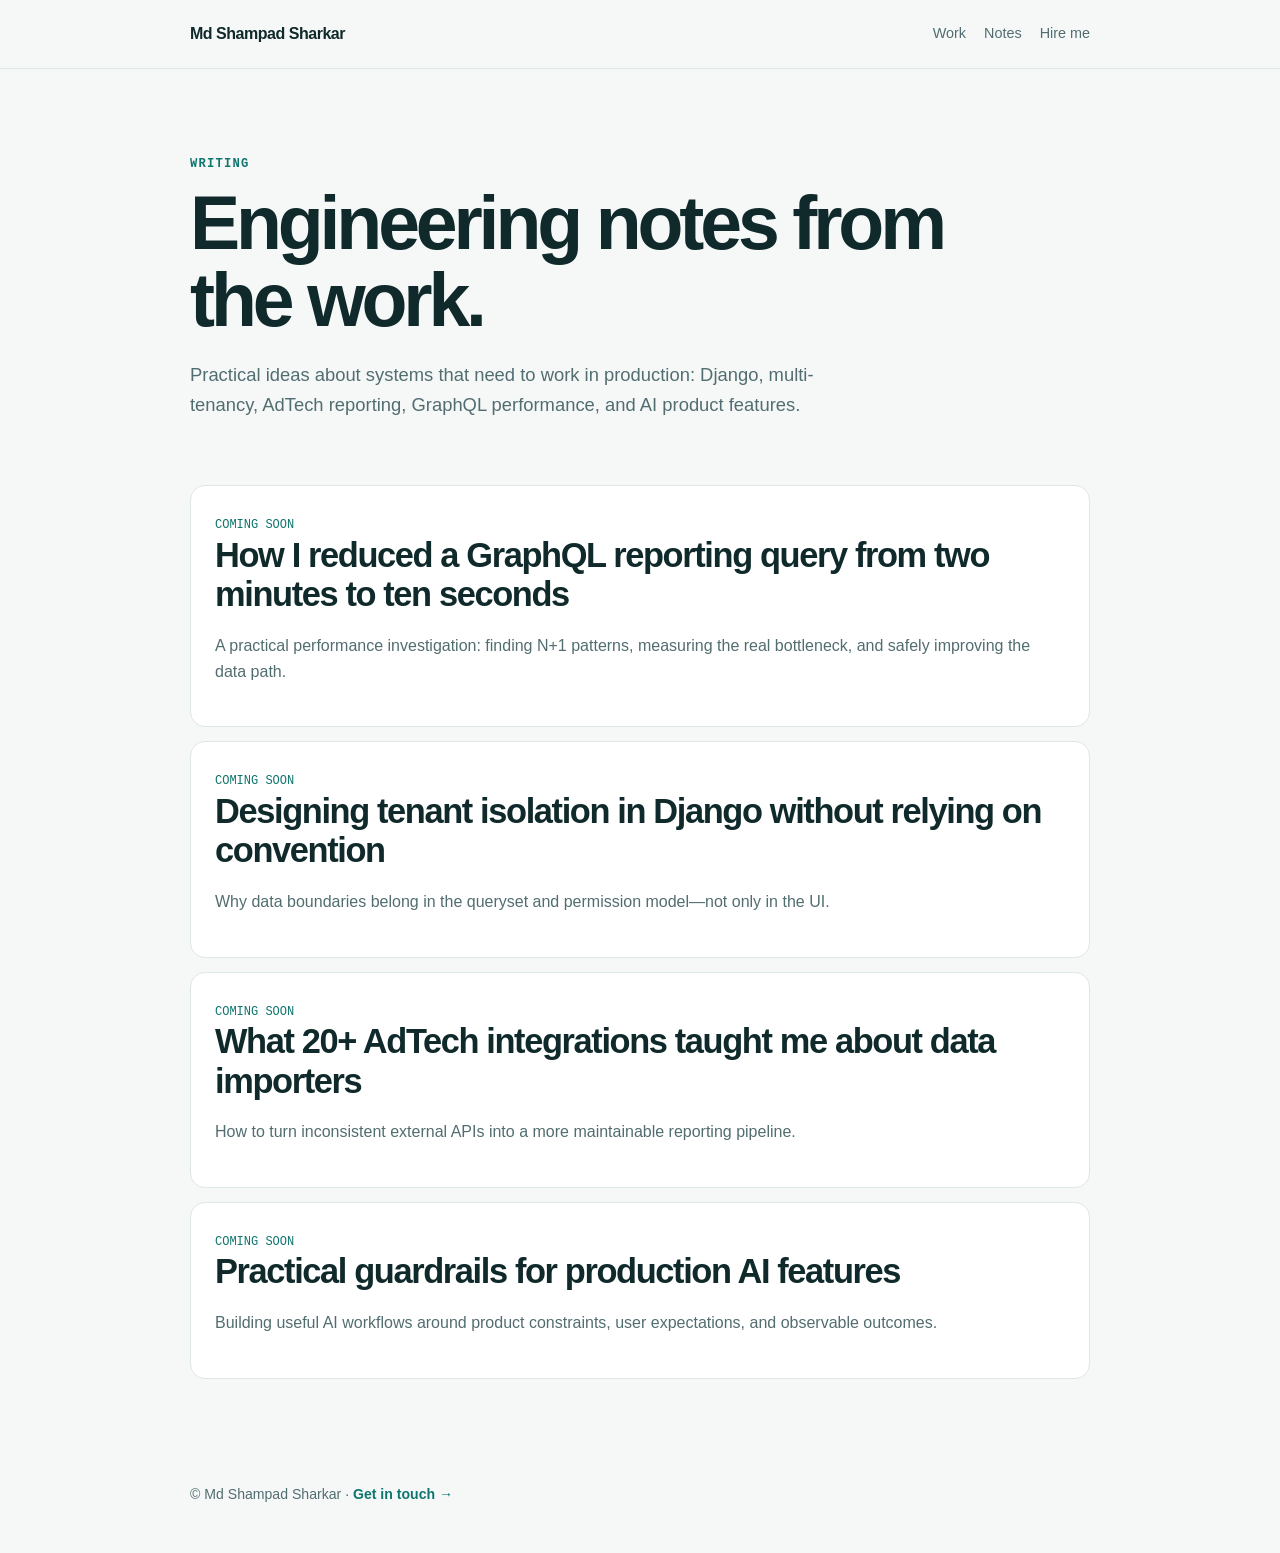
==== notes.html @ 136f34a8 "Add new pages for notes, resume, and work case studies; update sitemap and robots.txt - Created note" ====
<!doctype html>
<html lang="en">
<head>
  <meta charset="utf-8"><meta name="viewport" content="width=device-width,initial-scale=1">
  <meta name="description" content="Engineering notes by Md Shampad Sharkar on SaaS, AdTech data systems, Django, GraphQL, and practical AI.">
  <link rel="canonical" href="https://shampadsr.com/notes.html"><link rel="icon" type="image/png" href="assets/images/favicon-headshot-round.png?v=3"><link rel="shortcut icon" type="image/png" href="assets/images/favicon-headshot-round.png?v=3"><link rel="apple-touch-icon" href="assets/images/favicon-headshot-round.png">
  <link rel="stylesheet" href="site.css"><title>Engineering notes — Md Shampad Sharkar</title>
</head>
<body>
  <header><nav class="wrap nav"><a class="brand" href="index.html">Md Shampad Sharkar</a><div class="nav-links"><a href="index.html#projects">Work</a><a href="notes.html">Notes</a><a href="index.html#contact">Hire me</a></div></nav></header>
  <main class="wrap"><div class="hero"><p class="eyebrow">Writing</p><h1>Engineering notes from the work.</h1><p class="lead">Practical ideas about systems that need to work in production: Django, multi-tenancy, AdTech reporting, GraphQL performance, and AI product features.</p></div>
  <section class="notes"><article class="note"><time>COMING SOON</time><h2>How I reduced a GraphQL reporting query from two minutes to ten seconds</h2><p>A practical performance investigation: finding N+1 patterns, measuring the real bottleneck, and safely improving the data path.</p></article><article class="note"><time>COMING SOON</time><h2>Designing tenant isolation in Django without relying on convention</h2><p>Why data boundaries belong in the queryset and permission model—not only in the UI.</p></article><article class="note"><time>COMING SOON</time><h2>What 20+ AdTech integrations taught me about data importers</h2><p>How to turn inconsistent external APIs into a more maintainable reporting pipeline.</p></article><article class="note"><time>COMING SOON</time><h2>Practical guardrails for production AI features</h2><p>Building useful AI workflows around product constraints, user expectations, and observable outcomes.</p></article></section></main>
  <footer class="wrap">© Md Shampad Sharkar · <a class="back" href="index.html#contact">Get in touch →</a></footer>
</body></html>
---- site.css ----
:root { --bg:#f6f8f8; --surface:#fff; --ink:#102a2b; --muted:#526d70; --line:#dce7e6; --accent:#0f766e; --accent-soft:#dff5f1; --max:900px; font-family:Inter,-apple-system,BlinkMacSystemFont,"Segoe UI",sans-serif; color:var(--ink); background:var(--bg); }
* { box-sizing:border-box; }
html { scroll-behavior:smooth; }
body { margin:0; background:var(--bg); color:var(--ink); line-height:1.6; }
a { color:inherit; }
.wrap { width:min(var(--max), calc(100% - 40px)); margin:auto; }
header { position:sticky; top:0; z-index:3; background:rgba(246,248,248,.88); backdrop-filter:blur(14px); border-bottom:1px solid var(--line); }
.nav { min-height:68px; display:flex; align-items:center; justify-content:space-between; gap:20px; }
.brand { font-weight:750; text-decoration:none; letter-spacing:-.03em; }
.nav-links { display:flex; gap:18px; align-items:center; font-size:.9rem; color:var(--muted); }
.nav-links a { text-decoration:none; }
.nav-links a:hover { color:var(--accent); }
.hero { padding:88px 0 48px; max-width:760px; }
.eyebrow { margin:0 0 14px; color:var(--accent); font:600 .76rem ui-monospace,SFMono-Regular,Menlo,monospace; letter-spacing:.1em; text-transform:uppercase; }
h1 { font-size:clamp(2.4rem,7vw,4.7rem); line-height:1.02; letter-spacing:-.055em; margin:0 0 22px; }
h2 { font-size:clamp(1.6rem,3.5vw,2.15rem); letter-spacing:-.04em; line-height:1.15; margin:0 0 18px; }
h3 { font-size:1.08rem; margin:0 0 8px; }
p { color:var(--muted); margin:0 0 18px; }
.lead { max-width:680px; font-size:1.15rem; }
.metrics,.grid { display:grid; grid-template-columns:repeat(3,1fr); gap:16px; margin:38px 0 64px; }
.card { padding:24px; background:var(--surface); border:1px solid var(--line); border-radius:16px; }
.metric-value { display:block; color:var(--accent); font-size:1.65rem; font-weight:750; letter-spacing:-.05em; }
.metric-label { color:var(--muted); font-size:.88rem; }
section { margin:0 0 62px; }
.grid { grid-template-columns:repeat(2,1fr); margin:0; }
.full { grid-column:1/-1; }
ul { padding-left:20px; color:var(--muted); }
li { margin:7px 0; }
.tag { display:inline-block; padding:5px 9px; margin:0 5px 5px 0; border-radius:999px; background:var(--accent-soft); color:#075b55; font:.75rem ui-monospace,SFMono-Regular,Menlo,monospace; }
.cta { display:inline-flex; align-items:center; justify-content:center; padding:11px 16px; border-radius:9px; background:var(--accent); color:white; text-decoration:none; font-weight:650; }
.back { color:var(--accent); font-weight:650; text-decoration:none; }
.notes { display:grid; gap:14px; margin-bottom:72px; }
.note { display:block; padding:24px; border:1px solid var(--line); border-radius:15px; background:var(--surface); text-decoration:none; transition:transform .2s ease,border-color .2s ease; }
.note:hover { transform:translateY(-2px); border-color:#87c8be; }
.note time { color:var(--accent); font:.75rem ui-monospace,SFMono-Regular,Menlo,monospace; }
footer { padding:32px 0 48px; color:var(--muted); font-size:.88rem; }
@media (max-width:640px) { .nav-links { gap:12px; font-size:.8rem; }.nav-links a:nth-child(2) { display:none; }.hero { padding-top:62px; }.metrics,.grid { grid-template-columns:1fr; }.full { grid-column:auto; } }
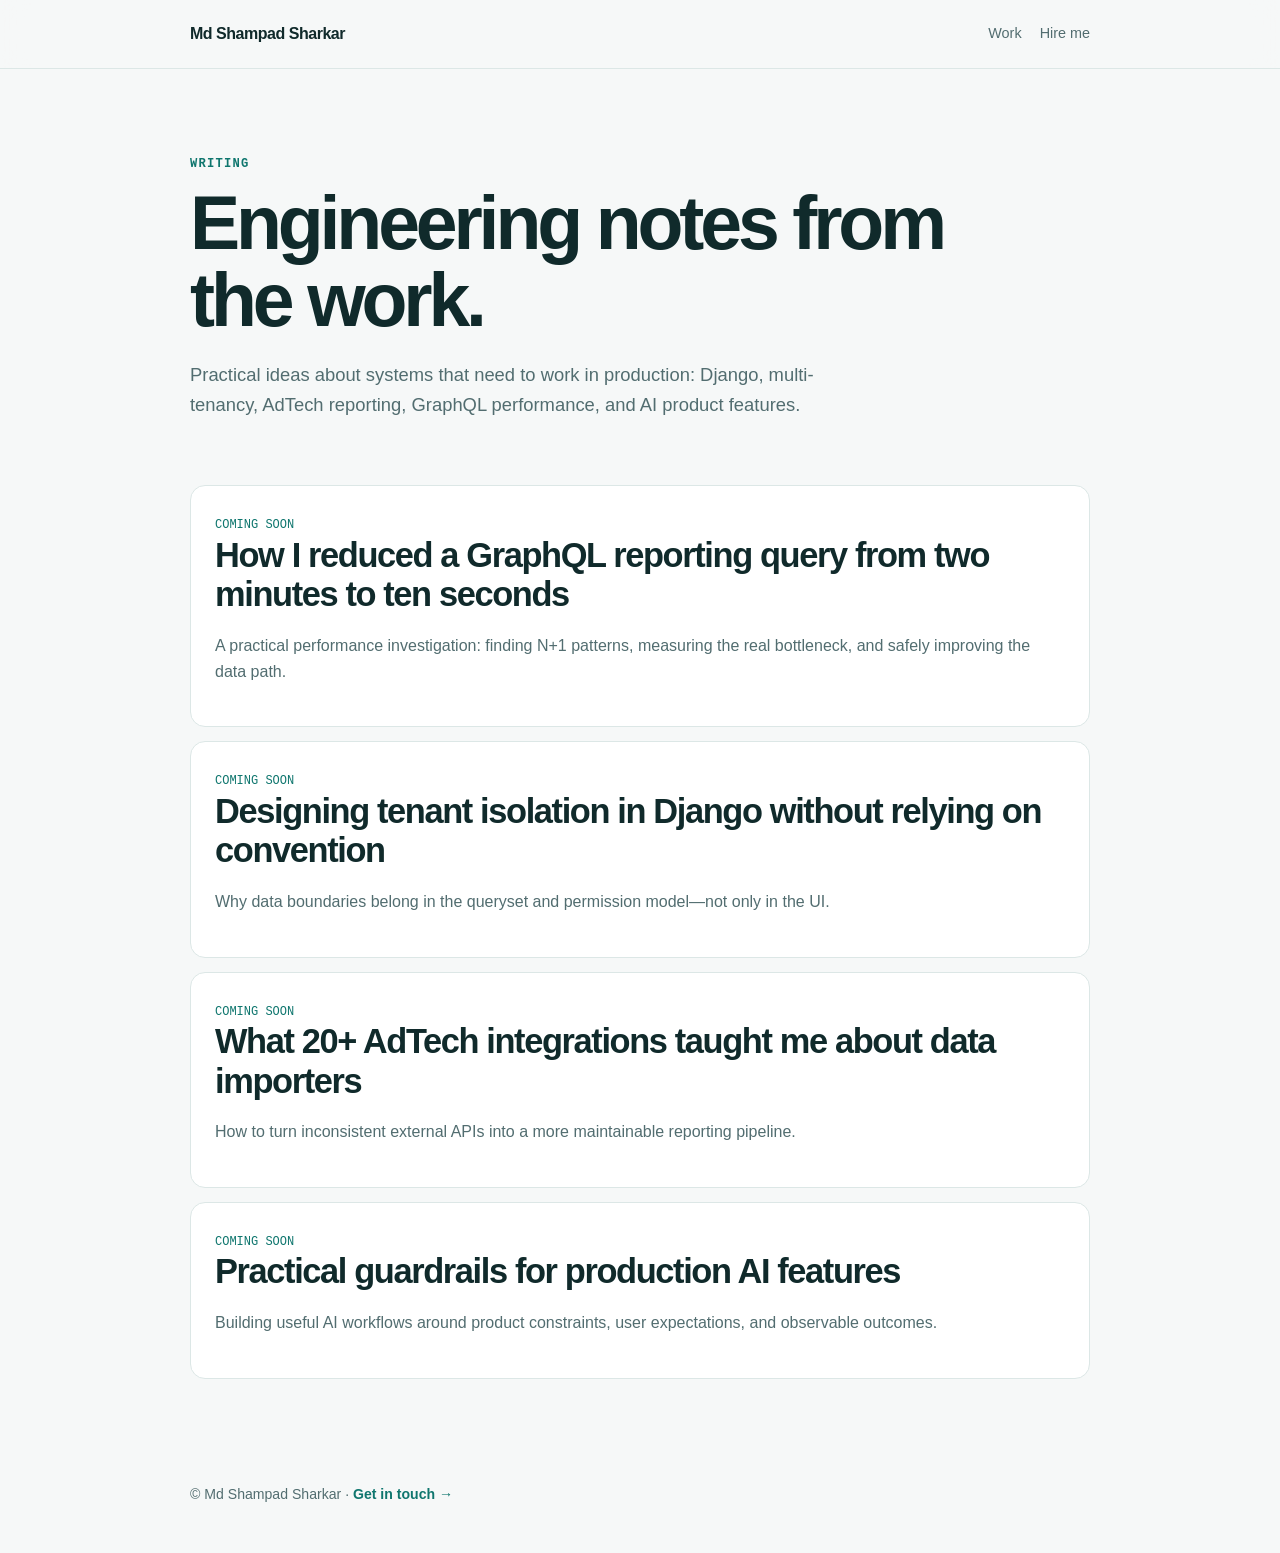
==== commit 92533abd: "Remove Notes from navigation" ====
--- a/notes.html
+++ b/notes.html
@@ -7,7 +7,7 @@
   <link rel="stylesheet" href="site.css"><title>Engineering notes — Md Shampad Sharkar</title>
 </head>
 <body>
-  <header><nav class="wrap nav"><a class="brand" href="index.html">Md Shampad Sharkar</a><div class="nav-links"><a href="index.html#projects">Work</a><a href="notes.html">Notes</a><a href="index.html#contact">Hire me</a></div></nav></header>
+  <header><nav class="wrap nav"><a class="brand" href="index.html">Md Shampad Sharkar</a><div class="nav-links"><a href="index.html#projects">Work</a><a href="index.html#contact">Hire me</a></div></nav></header>
   <main class="wrap"><div class="hero"><p class="eyebrow">Writing</p><h1>Engineering notes from the work.</h1><p class="lead">Practical ideas about systems that need to work in production: Django, multi-tenancy, AdTech reporting, GraphQL performance, and AI product features.</p></div>
   <section class="notes"><article class="note"><time>COMING SOON</time><h2>How I reduced a GraphQL reporting query from two minutes to ten seconds</h2><p>A practical performance investigation: finding N+1 patterns, measuring the real bottleneck, and safely improving the data path.</p></article><article class="note"><time>COMING SOON</time><h2>Designing tenant isolation in Django without relying on convention</h2><p>Why data boundaries belong in the queryset and permission model—not only in the UI.</p></article><article class="note"><time>COMING SOON</time><h2>What 20+ AdTech integrations taught me about data importers</h2><p>How to turn inconsistent external APIs into a more maintainable reporting pipeline.</p></article><article class="note"><time>COMING SOON</time><h2>Practical guardrails for production AI features</h2><p>Building useful AI workflows around product constraints, user expectations, and observable outcomes.</p></article></section></main>
   <footer class="wrap">© Md Shampad Sharkar · <a class="back" href="index.html#contact">Get in touch →</a></footer>
